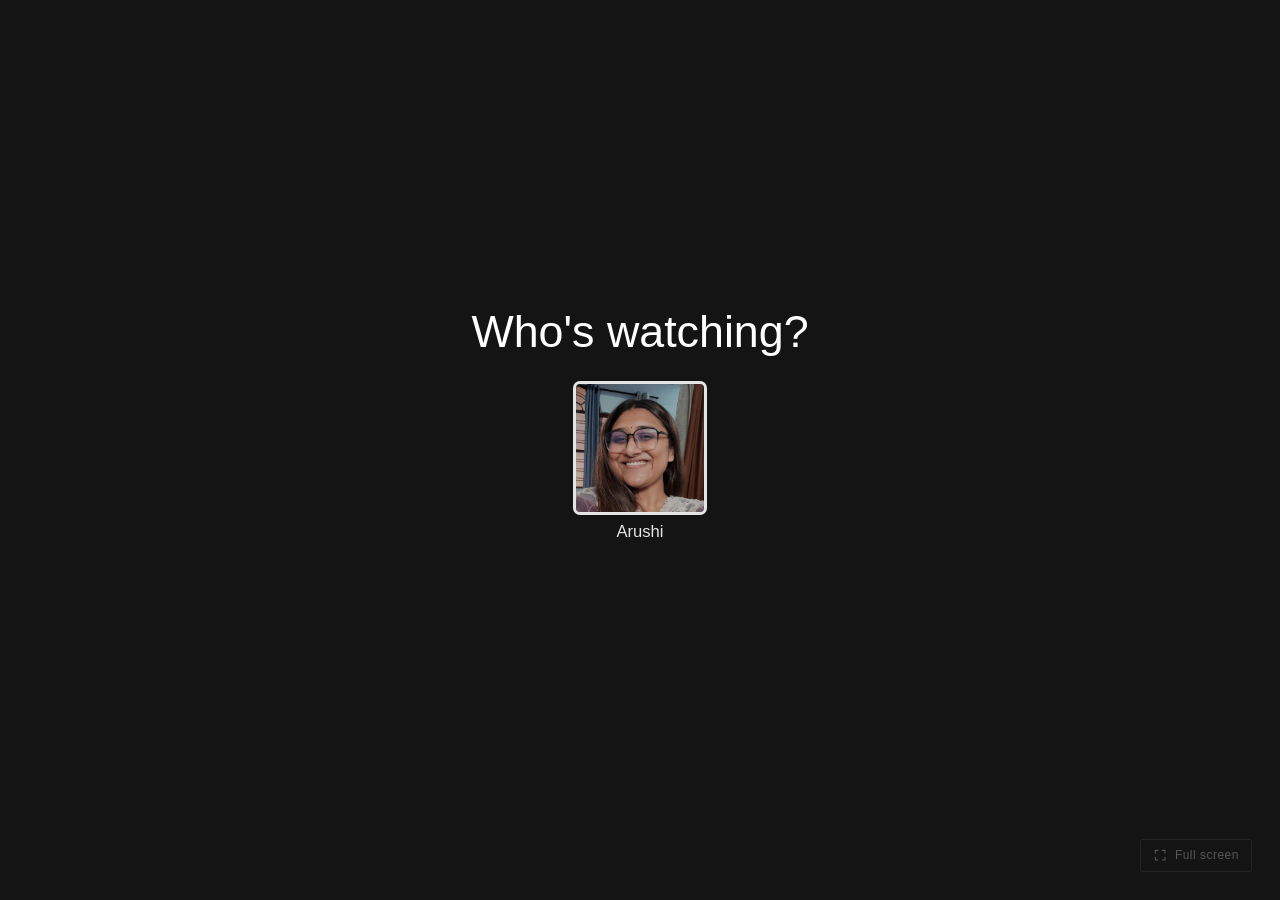
==== index.html @ 8e5f453f "Arushi birthday site Co-Authored-By: Claude Fable 5.2 <noreply@anthropic.com>" ====
<!doctype html>
<html lang="en">
<head>
<meta charset="utf-8">
<meta name="viewport" content="width=device-width, initial-scale=1, viewport-fit=cover">
<meta name="theme-color" content="#141414">
<meta name="robots" content="noindex, nofollow">
<title>Arushi — The Birthday Special</title>
<link rel="icon" href="data:image/svg+xml,%3Csvg xmlns=%27http://www.w3.org/2000/svg%27 viewBox=%270 0 32 32%27%3E%3Crect width=%2732%27 height=%2732%27 fill=%27%23000%27/%3E%3Ctext x=%2716%27 y=%2724%27 font-size=%2724%27 font-family=%27Impact%27 text-anchor=%27middle%27 fill=%27%23e50914%27%3EA%3C/text%3E%3C/svg%3E">
<link rel="preload" href="fonts/BebasNeue-Regular.ttf" as="font" type="font/ttf" crossorigin>
<link rel="stylesheet" href="styles.css">
</head>
<body>

<!-- 1 · Opening: black screen, then the AJM ident -->
<section id="boot" class="stage active" aria-label="Start"></section>
<button id="enter" type="button">
  <svg viewBox="0 0 24 24" aria-hidden="true"><path d="M4 9V4h5M15 4h5v5M20 15v5h-5M9 20H4v-5" fill="none" stroke="currentColor" stroke-width="1.8"/></svg>
  <span class="lbl-full">Full screen</span><span class="lbl-sound">Click for sound</span>
</button>
<span id="ready" aria-live="polite"></span>

<section id="ident" class="stage" aria-hidden="true">
  <video id="ident-video" src="media/intro.mp4" playsinline preload="auto"></video>
</section>

<!-- 2 · Who's watching? -->
<section id="profiles" class="stage" aria-label="Choose profile">
  <h1>Who's watching?</h1>
  <ul>
    <li>
      <button id="profile-btn" type="button">
        <span class="avatar"><img id="profile-img" alt=""></span>
        <span class="pname" id="profile-name"></span>
      </button>
    </li>
  </ul>
</section>

<!-- 3 · Browse -->
<section id="browse" class="stage" aria-label="Home">
  <header id="topbar">
    <a class="wordmark" href="#" id="home-link" aria-label="Home">NETFLIX</a>
    <nav>
      <a class="current">Home</a><a>TV Shows</a><a>Movies</a><a>New &amp; Popular</a><a>My List</a><a>Browse by Languages</a>
    </nav>
    <div class="tools">
      <svg viewBox="0 0 24 24" aria-hidden="true"><circle cx="10.5" cy="10.5" r="6.5" fill="none" stroke="#fff" stroke-width="1.8"/><path d="M15.5 15.5L21 21" stroke="#fff" stroke-width="1.8"/></svg>
      <svg viewBox="0 0 24 24" aria-hidden="true"><path d="M12 3a6 6 0 0 0-6 6v4.5L4 17h16l-2-3.500V9a6 6 0 0 0-6-6zm-2 16a2 2 0 0 0 4 0" fill="none" stroke="#fff" stroke-width="1.8"/></svg>
      <img id="mini-avatar" alt=""><span class="caret"></span>
    </div>
  </header>

  <div id="hero">
    <div class="hero-img" id="hero-img"></div>
    <div class="hero-shade"></div>
    <div class="hero-copy">
      <div class="badge"><span class="b-mark">AJM</span><span class="b-text">SPECIAL</span></div>
      <h2 id="hero-title"></h2>
      <p class="hero-sub" id="hero-sub"></p>
      <p class="hero-detail" id="hero-detail"></p>
      <p class="hero-syn" id="hero-syn"></p>
      <div class="hero-actions">
        <button id="play" class="btn btn-play" type="button"><svg viewBox="0 0 24 24" aria-hidden="true"><path d="M6 3.5v17L20.500 12z"/></svg>Play</button>
        <button id="more" class="btn btn-more" type="button"><svg viewBox="0 0 24 24" aria-hidden="true"><circle cx="12" cy="12" r="9.500" fill="none" stroke="currentColor" stroke-width="1.8"/><path d="M12 11v6M12 7.200v.1" stroke="currentColor" stroke-width="2" stroke-linecap="round"/></svg>More Info</button>
      </div>
    </div>
    <div class="maturity">24</div>
  </div>

  <main id="rows"></main>
  <footer>Made with love for Arushi · 24 on 20 November</footer>
</section>

<!-- More Info -->
<div id="info" class="overlay" role="dialog" aria-modal="true" aria-label="About this special">
  <div class="info-card">
    <button class="x" data-close type="button" aria-label="Close"><svg viewBox="0 0 24 24"><path d="M5 5l14 14M19 5L5 19" stroke="#fff" stroke-width="2"/></svg></button>
    <div class="info-top">
      <div class="info-img" id="info-img"></div>
      <div class="info-titles">
        <h3 id="info-title"></h3>
        <p id="info-sub"></p>
        <button id="info-play" class="btn btn-play" type="button"><svg viewBox="0 0 24 24" aria-hidden="true"><path d="M6 3.5v17L20.500 12z"/></svg>Play</button>
      </div>
    </div>
    <div class="info-body">
      <div>
        <p class="meta"><span class="match">100% Match</span><span id="info-year"></span><span id="info-run"></span><span class="hd">HD</span></p>
        <p class="premiere" id="info-detail"></p>
        <p id="info-syn"></p>
      </div>
      <div class="info-side">
        <p><span>Cast:</span> <b id="info-cast"></b></p>
        <p><span>Genres:</span> <b id="info-genres"></b></p>
        <p><span>This special is:</span> <b id="info-moods"></b></p>
      </div>
    </div>
  </div>
</div>

<!-- Video player -->
<div id="player" class="overlay" aria-label="Player">
  <video id="video" playsinline preload="auto"></video>
  <div class="p-ui">
    <button class="p-back" data-close type="button" aria-label="Back to home"><svg viewBox="0 0 24 24"><path d="M20 12H5M11 5l-7 7 7 7" fill="none" stroke="#fff" stroke-width="2"/></svg></button>
    <div class="p-bottom">
      <div class="p-seek" id="seek"><div class="p-buf" id="buf"></div><div class="p-fill" id="fill"></div></div>
      <div class="p-row">
        <button id="pp" type="button" aria-label="Play or pause"><svg viewBox="0 0 24 24"><path id="pp-icon" d="M6 4h4v16H6zM14 4h4v16h-4z" fill="#fff"/></svg></button>
        <button id="mute" type="button" aria-label="Mute"><svg viewBox="0 0 24 24"><path d="M4 9v6h4l5 4V5L8 9z" fill="#fff"/><path id="mute-wave" d="M16 8.500a5 5 0 0 1 0 7M18.500 6a8.500 8.500 0 0 1 0 12" fill="none" stroke="#fff" stroke-width="1.800"/></svg></button>
        <span class="p-time" id="ptime">0:00 / 0:00</span>
        <span class="p-title" id="ptitle"></span>
        <button id="fs" type="button" aria-label="Full screen"><svg viewBox="0 0 24 24"><path d="M4 9V4h5M15 4h5v5M20 15v5h-5M9 20H4v-5" fill="none" stroke="#fff" stroke-width="2"/></svg></button>
      </div>
    </div>
  </div>
</div>

<!-- Photo gallery -->
<div id="gallery" class="overlay" aria-label="Gallery">
  <img id="g-img" alt="">
  <button class="p-back" data-close type="button" aria-label="Back to home"><svg viewBox="0 0 24 24"><path d="M20 12H5M11 5l-7 7 7 7" fill="none" stroke="#fff" stroke-width="2"/></svg></button>
  <button class="g-nav g-prev" id="g-prev" type="button" aria-label="Previous photo"><svg viewBox="0 0 24 24"><path d="M15 4l-8 8 8 8" fill="none" stroke="#fff" stroke-width="2"/></svg></button>
  <button class="g-nav g-next" id="g-next" type="button" aria-label="Next photo"><svg viewBox="0 0 24 24"><path d="M9 4l8 8-8 8" fill="none" stroke="#fff" stroke-width="2"/></svg></button>
  <div class="g-cap"><span id="g-title"></span><span id="g-count"></span></div>
</div>

<script src="catalog.js"></script>
<script src="config.js"></script>
<script src="app.js"></script>
</body>
</html>
---- styles.css ----
@font-face { font-family: "Bebas Neue"; src: url("fonts/BebasNeue-Regular.ttf") format("truetype"); font-display: block; }
:root { --red: #e50914; --bg: #141414; --gutter: 4vw; --ui: "Netflix Sans", "Helvetica Neue", Helvetica, Arial, sans-serif; }
* { box-sizing: border-box; margin: 0; padding: 0; }
html, body { height: 100%; background: #000; color: #fff; font-family: var(--ui); -webkit-font-smoothing: antialiased; }
body { overflow: hidden; }
button { font: inherit; color: inherit; background: none; border: 0; cursor: pointer; }
a { color: inherit; text-decoration: none; }
.stage { position: fixed; inset: 0; display: none; }
.stage.active { display: block; }

/* ── 1 · boot + ident ─────────────────────────────── */
#boot { background: #000; }
#enter { position: fixed; z-index: 40; right: 2.2vw; bottom: 2.2vw; display: none; align-items: center; gap: .6em; font-size: max(12px, .85vw);
  letter-spacing: .04em; color: #8c8c8c; opacity: .55; padding: .7em 1em; border: 1px solid #333; border-radius: 3px; transition: opacity .2s, color .2s, border-color .2s; }
#enter svg { width: 1.2em; height: 1.2em; }
#enter:hover, #enter:focus-visible { opacity: 1; color: #fff; border-color: #777; outline: none; }
body[data-stage="profiles"] #enter, body[data-stage="ident"].needs-sound #enter { display: flex; }
.lbl-sound, body[data-stage="ident"] .lbl-full { display: none; } body[data-stage="ident"] .lbl-sound { display: inline; }
body:not([data-stage="profiles"]) #ready { display: none; }
#ready { position: fixed; z-index: 40; left: 2.2vw; bottom: 2.6vw; font-size: max(11px, .8vw); letter-spacing: .06em; color: #5a5a5a; }
#ident { background: #000; overflow: hidden; }
#ident-video { position: absolute; inset: 0; width: 100%; height: 100%; object-fit: contain; background: #000; }
@media (orientation: portrait) { #ident-video { transform: scale(1.45); } }

/* ── 2 · profiles ─────────────────────────────────── */
#profiles { background: var(--bg); }
#profiles.active { display: flex; flex-direction: column; align-items: center; justify-content: center; animation: gate-in .45s ease-out; }
@keyframes gate-in { from { opacity: 0; transform: scale(1.08); } to { opacity: 1; transform: none; } }
#profiles h1 { font-weight: 400; font-size: 3.5vw; margin-bottom: .6em; }
#profiles ul { list-style: none; display: flex; gap: 2vw; margin-bottom: 4vw; }
#profile-btn { display: flex; flex-direction: column; align-items: center; width: 10vw; min-width: 84px; max-width: 200px; }
.avatar { display: block; width: 100%; aspect-ratio: 1; border-radius: 4px; overflow: hidden; outline: .3vw solid transparent; outline-offset: 0; transition: outline-color .12s; }
.avatar img { width: 100%; height: 100%; object-fit: cover; display: block; }
.pname { margin-top: .6em; font-size: max(13px, 1.3vw); color: grey; transition: color .12s; }
#profile-btn:hover .avatar, #profile-btn:focus-visible .avatar { outline-color: #e5e5e5; }
#profile-btn:hover .pname, #profile-btn:focus-visible .pname { color: #e5e5e5; }
#profile-btn:focus { outline: none; }
#profiles.leaving { animation: gate-out .5s ease-in forwards; }
@keyframes gate-out { to { opacity: 0; transform: scale(1.12); } }

/* ── 3 · browse ───────────────────────────────────── */
#browse { background: var(--bg); overflow-x: hidden; overflow-y: auto; scrollbar-width: none; }
#browse::-webkit-scrollbar { display: none; }
#browse.active { animation: fade .6s ease-out; }
@keyframes fade { from { opacity: 0; } }
#topbar { position: fixed; top: 0; left: 0; right: 0; z-index: 20; height: max(41px, 4.4vw); padding: 0 var(--gutter); display: flex; align-items: center;
  background: linear-gradient(180deg, rgba(0, 0, 0, .7) 10%, transparent); transition: background-color .4s; }
#topbar.solid { background-color: var(--bg); }
.wordmark { font-family: "Bebas Neue", Impact, sans-serif; color: var(--red); font-size: max(22px, 2.35vw); letter-spacing: .035em; line-height: 1; margin-right: 2.6vw; transform: scaleY(1.08); padding-top: .12em; }
#topbar nav { display: flex; gap: 1.45vw; font-size: max(10px, .92vw); }
#topbar nav a { color: #e5e5e5; cursor: default; transition: color .3s; }
#topbar nav a.current { color: #fff; font-weight: 500; }
#topbar nav a:not(.current):hover { color: #b3b3b3; }
.tools { margin-left: auto; display: flex; align-items: center; gap: 1.2vw; }
.tools svg { width: max(16px, 1.5vw); height: max(16px, 1.5vw); }
.tools img { width: max(22px, 2.1vw); height: max(22px, 2.1vw); border-radius: 4px; object-fit: cover; }
.caret { border: .32vw solid transparent; border-top-color: #fff; margin: .3vw 0 0 -.6vw; }

#hero { position: relative; height: min(48vw, 78vh); min-height: 380px; }
.hero-img { position: absolute; inset: 0; background-size: cover; background-position: 70% 30%; }
.hero-shade { position: absolute; inset: 0; background:
  linear-gradient(77deg, rgba(0, 0, 0, .78) 0%, rgba(0, 0, 0, .5) 28%, transparent 62%),
  linear-gradient(180deg, transparent 56%, rgba(20, 20, 20, .62) 78%, var(--bg) 95%); }
.hero-copy { position: absolute; left: var(--gutter); bottom: 21%; width: 40vw; }
.badge { display: flex; align-items: center; gap: .55vw; margin-bottom: .2vw; }
.b-mark { font-family: "Bebas Neue", sans-serif; color: var(--red); font-size: 1.75vw; letter-spacing: .04em; }
.b-text { font-size: .95vw; letter-spacing: .42em; color: #cfcfcf; font-weight: 500; }
#hero-title { font-family: "Bebas Neue", Impact, sans-serif; font-weight: 400; font-size: 9vw; line-height: .86; letter-spacing: .012em; text-transform: uppercase; text-shadow: 0 .3vw 2vw rgba(0, 0, 0, .45); }
.hero-sub { font-family: "Bebas Neue", sans-serif; font-size: 2.1vw; letter-spacing: .14em; color: #fff; margin-top: .15vw; text-transform: uppercase; }
.hero-detail { display: inline-block; margin-top: .9vw; font-size: max(11px, 1.02vw); font-weight: 700; letter-spacing: .02em; padding-left: .7vw; border-left: .22vw solid var(--red); }
.hero-syn { margin-top: .8vw; font-size: max(12px, 1.05vw); line-height: 1.35; color: #fff; text-shadow: 0 1px 3px rgba(0, 0, 0, .5); max-width: 34vw; }
.hero-actions { display: flex; gap: .8vw; margin-top: 1.2vw; }
.btn { display: inline-flex; align-items: center; gap: .7vw; font-size: max(13px, 1.25vw); font-weight: 700; border-radius: .3vw; padding: .62vw 1.9vw .62vw 1.5vw; line-height: 1.6; transition: background-color .15s; }
.btn svg { width: 1.75vw; height: 1.75vw; min-width: 18px; min-height: 18px; }
.btn-play { background: #fff; color: #000; } .btn-play svg { fill: #000; }
.btn-play:hover { background: rgba(255, 255, 255, .75); }
.btn-more { background: rgba(109, 109, 110, .7); color: #fff; }
.btn-more:hover { background: rgba(109, 109, 110, .4); }
.btn:focus-visible { outline: .18vw solid #fff; outline-offset: .2vw; }
.maturity { position: absolute; right: 0; bottom: 30%; font-size: max(11px, 1.1vw); padding: .5vw 3.5vw .5vw .8vw; background: rgba(51, 51, 51, .6); border-left: .22vw solid #dcdcdc; }

#rows { position: relative; z-index: 5; margin-top: -6.4vw; padding-bottom: 3vw; }
.row { margin-bottom: 2.3vw; }
.row h3 { font-size: max(13px, 1.4vw); font-weight: 500; color: #e5e5e5; margin: 0 var(--gutter) .55vw; }
.row-track { display: flex; gap: .4vw; padding: 0 var(--gutter); }
.card { position: relative; flex: 0 0 calc((100vw - 2 * var(--gutter) - 2vw) / 6); aspect-ratio: 16 / 9; border-radius: .25vw; cursor: pointer; transition: transform .3s cubic-bezier(.5, 0, .1, 1) 0s, box-shadow .3s; transform-origin: center; background: #222; text-align: left; }
.card:first-child { transform-origin: left center; }
.card-art { position: absolute; inset: 0; border-radius: inherit; background-size: cover; background-position: center; overflow: hidden; }
.card-art::after { content: ""; position: absolute; inset: 0; background: linear-gradient(0deg, rgba(0, 0, 0, .82) 0%, rgba(0, 0, 0, .15) 48%, transparent 70%); }
.card-mark { position: absolute; top: .45vw; left: .55vw; z-index: 2; font-family: "Bebas Neue", sans-serif; color: var(--red); font-size: 1.15vw; line-height: 1; text-shadow: 0 1px 4px rgba(0, 0, 0, .6); }
.card-title { position: absolute; left: .7vw; right: .7vw; bottom: .5vw; z-index: 2; font-family: "Bebas Neue", sans-serif; font-size: 1.6vw; line-height: .95; letter-spacing: .03em; text-transform: uppercase; text-shadow: 0 1px 6px rgba(0, 0, 0, .7); }
.card-info { position: absolute; left: 0; right: 0; top: 100%; background: #181818; border-radius: 0 0 .25vw .25vw; padding: .65vw .8vw .75vw; opacity: 0; visibility: hidden; transition: opacity .2s; box-shadow: 0 .6vw 1.2vw rgba(0, 0, 0, .7); }
.card-info .ci-btns { display: flex; gap: .35vw; margin-bottom: .5vw; }
.ci-btn { width: 1.75vw; height: 1.75vw; min-width: 18px; min-height: 18px; border-radius: 50%; border: .1vw solid rgba(255, 255, 255, .5); display: grid; place-items: center; }
.ci-btn.play { background: #fff; border-color: #fff; }
.ci-btn svg { width: 55%; height: 55%; }
.ci-meta { font-size: max(8px, .72vw); color: #bcbcbc; display: flex; gap: .5vw; align-items: center; }
.ci-meta .match { color: #46d369; font-weight: 700; }
.ci-meta .hd { border: 1px solid rgba(255, 255, 255, .4); padding: 0 .3vw; border-radius: 2px; font-size: .85em; }
@media (hover: hover) and (pointer: fine) {
  .card:hover, .card:focus-visible { transform: scale(1.32) translateY(-12%); z-index: 15; box-shadow: 0 .4vw 1.6vw rgba(0, 0, 0, .75); transition-delay: .28s; outline: none; border-radius: .25vw .25vw 0 0; }
  .card:hover .card-info, .card:focus-visible .card-info { opacity: 1; visibility: visible; transition-delay: .3s; }
}
.card:active { opacity: .8; }
footer { text-align: center; color: #6a6a6a; font-size: max(10px, .85vw); padding: 5vw 0 2.5vw; }

/* ── overlays ─────────────────────────────────────── */
.overlay { position: fixed; inset: 0; z-index: 50; display: none; }
.overlay.open { display: block; }
#info { background: rgba(0, 0, 0, .7); overflow-y: auto; animation: fade .25s; }
.info-card { position: relative; width: min(850px, 62vw); min-width: 320px; margin: 4vh auto 6vh; background: #181818; border-radius: 6px; overflow: hidden; box-shadow: 0 3px 30px rgba(0, 0, 0, .75); animation: pop .3s cubic-bezier(.2, .8, .2, 1); }
@keyframes pop { from { transform: scale(.86); opacity: 0; } }
.x { position: absolute; top: 14px; right: 14px; z-index: 3; width: 36px; height: 36px; border-radius: 50%; background: #181818; display: grid; place-items: center; }
.x svg { width: 18px; height: 18px; }
.info-top { position: relative; aspect-ratio: 16 / 9; }
.info-img { position: absolute; inset: 0; background-size: cover; background-position: 70% 22%; }
.info-top::after { content: ""; position: absolute; inset: 0; background: linear-gradient(0deg, #181818 0%, transparent 50%), linear-gradient(77deg, rgba(0, 0, 0, .6), transparent 60%); }
.info-titles { position: absolute; left: 5.5%; bottom: 11%; z-index: 2; }
.info-titles h3 { font-family: "Bebas Neue", sans-serif; font-weight: 400; font-size: clamp(48px, 6.6vw, 104px); line-height: .86; text-transform: uppercase; }
.info-titles p { font-family: "Bebas Neue", sans-serif; letter-spacing: .14em; font-size: clamp(14px, 1.5vw, 24px); margin-bottom: 1em; text-transform: uppercase; }
.info-titles .btn { font-size: clamp(13px, 1.05vw, 17px); padding: .45em 1.6em .45em 1.2em; gap: .5em; border-radius: 4px; }
.info-titles .btn svg { width: 1.5em; height: 1.5em; }
.info-body { display: grid; grid-template-columns: 2fr 1fr; gap: 2em; padding: .5em 5.5% 2.5em; font-size: clamp(12px, 1.05vw, 16px); line-height: 1.5; }
.meta { display: flex; gap: .7em; align-items: center; color: #bcbcbc; margin-bottom: .4em; }
.match { color: #46d369; font-weight: 700; }
.hd { border: 1px solid rgba(255, 255, 255, .4); padding: 0 .4em; border-radius: 3px; font-size: .8em; }
.premiere { font-weight: 700; margin-bottom: .9em; }
.info-side p { margin-bottom: .7em; font-size: .9em; } .info-side span { color: #777; } .info-side b { font-weight: 400; }

#player, #gallery { background: #000; }
#video { width: 100%; height: 100%; object-fit: contain; background: #000; display: block; }
.p-ui { position: absolute; inset: 0; opacity: 0; transition: opacity .35s; background: linear-gradient(180deg, rgba(0, 0, 0, .55), transparent 18%, transparent 74%, rgba(0, 0, 0, .7)); }
#player.show-ui .p-ui { opacity: 1; }
#player:not(.show-ui) { cursor: none; }
.p-back { position: absolute; top: 2.2vw; left: 2.4vw; width: max(34px, 3vw); height: max(34px, 3vw); z-index: 3; opacity: .85; }
.p-back:hover { opacity: 1; transform: scale(1.12); }
.p-back svg, .g-nav svg { width: 100%; height: 100%; }
.p-bottom { position: absolute; left: 2.4vw; right: 2.4vw; bottom: 1.6vw; }
.p-seek { position: relative; height: max(4px, .32vw); background: rgba(255, 255, 255, .25); cursor: pointer; border-radius: 2px; }
.p-seek::before { content: ""; position: absolute; inset: -12px 0; }
.p-buf, .p-fill { position: absolute; left: 0; top: 0; bottom: 0; width: 0; border-radius: 2px; }
.p-buf { background: rgba(255, 255, 255, .35); } .p-fill { background: var(--red); }
.p-fill::after { content: ""; position: absolute; right: -.5vw; top: 50%; width: 1vw; height: 1vw; min-width: 12px; min-height: 12px; background: var(--red); border-radius: 50%; transform: translateY(-50%); }
.p-row { display: flex; align-items: center; gap: 1.6vw; margin-top: 1.1vw; }
.p-row button { width: max(26px, 2.3vw); height: max(26px, 2.3vw); opacity: .9; } .p-row button:hover { opacity: 1; transform: scale(1.15); }
.p-row svg { width: 100%; height: 100%; }
.p-time { font-size: max(12px, 1.05vw); font-variant-numeric: tabular-nums; color: #ddd; }
.p-title { flex: 1; text-align: center; font-size: max(13px, 1.25vw); font-weight: 500; }
#player.muted #mute-wave { display: none; }

#g-img { position: absolute; inset: 0; width: 100%; height: 100%; object-fit: contain; animation: fade .3s; }
.g-nav { position: absolute; top: 50%; width: max(40px, 4vw); height: max(40px, 4vw); margin-top: -2vw; padding: .6vw; border-radius: 50%; background: rgba(20, 20, 20, .55); opacity: .7; transition: opacity .2s, background .2s; }
.g-nav:hover { opacity: 1; background: rgba(60, 60, 60, .8); }
.g-prev { left: 2vw; } .g-next { right: 2vw; }
.g-cap { position: absolute; left: 0; right: 0; bottom: 0; padding: 3vw 2.4vw 1.4vw; display: flex; justify-content: space-between; align-items: baseline; background: linear-gradient(0deg, rgba(0, 0, 0, .7), transparent); pointer-events: none; }
#g-title { font-family: "Bebas Neue", sans-serif; font-size: max(18px, 2vw); letter-spacing: .06em; text-transform: uppercase; }
#g-count { font-size: max(12px, 1.05vw); color: #cfcfcf; font-variant-numeric: tabular-nums; }

/* ── responsive: tablets, phones, short-wide screens ── */
html { -webkit-text-size-adjust: 100%; } body { -webkit-tap-highlight-color: transparent; overscroll-behavior: none; }
#browse, #info { -webkit-overflow-scrolling: touch; }
#hero { min-height: min(380px, 100dvh); }
.row-track { scrollbar-width: none; } .row-track::-webkit-scrollbar { display: none; }
@media (min-aspect-ratio: 2/1) and (min-width: 801px) { .hero-copy { bottom: 20%; } .hero-syn { display: none; } #rows { margin-top: -8vh; } }

@media (max-width: 1100px) {            /* tablets + phones in landscape: 4 across, swipe for more */
  .row-track { overflow-x: auto; scroll-snap-type: x proximity; scroll-padding: 0 var(--gutter); gap: .8vw; }
  .card { flex-basis: calc((100vw - 2 * var(--gutter) - 2.4vw) / 4.15); scroll-snap-align: start; }
  .card-title { font-size: 2.3vw; } .card-mark { font-size: 1.6vw; } .row h3 { font-size: max(14px, 2vw); } .row { margin-bottom: 3.6vw; }
  #topbar nav { gap: 2vw; font-size: max(11px, 1.35vw); } .wordmark { font-size: max(24px, 3.2vw); }
  .info-card { width: min(850px, 88vw); }
}

@media (max-width: 1024px) and (orientation: portrait), (max-width: 560px) {     /* phones */
  :root { --gutter: 5vw; }
  #logo-wrap svg { width: 72vw; }
  #enter { right: 50%; transform: translateX(50%); bottom: 8vh; font-size: 15px; opacity: .8; padding: .9em 1.3em; }
  #profiles h1 { font-size: min(8vw, 56px); } #profile-btn { width: 34vw; max-width: 220px; } .pname { font-size: min(4.4vw, 26px); } .avatar { outline-width: 3px; }
  #topbar { height: clamp(56px, 8vw, 76px); } .wordmark { font-size: clamp(30px, 5vw, 44px); margin-right: 5vw; } #topbar nav { font-size: 14px; } #topbar nav a:not(.current) { display: none; }
  .tools { gap: 4vw; } .tools svg { width: 22px; height: 22px; } .tools img { width: 28px; height: 28px; } .caret { display: none; }
  #hero { height: 82vh; height: 82dvh; max-height: none; min-height: 460px; }
  .hero-img { background-position: var(--hero-pos-mobile, 68% 0) !important; bottom: 24%; }
  .hero-shade { background: linear-gradient(180deg, rgba(0, 0, 0, .45) 0%, transparent 16%, transparent 40%, rgba(20, 20, 20, .75) 62%, var(--bg) 76%); }
  .hero-copy { left: var(--gutter); right: var(--gutter); width: auto; bottom: 4%; text-align: center; }
  .badge { justify-content: center; gap: 2vw; } .b-mark { font-size: min(5vw, 32px); } .b-text { font-size: min(2.8vw, 17px); }
  #hero-title { font-size: min(24vw, 150px); } .hero-sub { font-size: min(6vw, 40px); margin-top: min(1vw, 6px); }
  .hero-detail { font-size: min(3.6vw, 22px); margin-top: min(3vw, 18px); padding-left: 2vw; border-left-width: 3px; } .hero-syn { display: none; }
  .hero-actions { gap: 3vw; margin-top: min(5vw, 28px); } .btn { flex: 1; justify-content: center; font-size: clamp(16px, 2.6vw, 24px); padding: clamp(10px, 1.6vw, 16px) 0; border-radius: 4px; gap: 8px; } .btn svg { width: 22px; height: 22px; }
  .maturity { display: none; }
  #rows { margin-top: 5vw; } .row { margin-bottom: 7vw; } .row h3 { font-size: 4.6vw; margin-bottom: 2.2vw; }
  .row-track { gap: 2vw; } .card { flex-basis: 44vw; border-radius: 4px; } .card-title { font-size: 5vw; left: 2.4vw; bottom: 1.8vw; } .card-mark { font-size: 3.4vw; top: 1.6vw; left: 2vw; }
  footer { font-size: 12px; padding: 10vw 0 8vw; }
  .info-card { width: 94vw; min-width: 0; margin: 3vh auto; } .info-body { grid-template-columns: 1fr; gap: .5em; font-size: 14px; padding-bottom: 2em; }
  .info-titles h3 { font-size: 15vw; } .info-titles p { font-size: 4vw; margin-bottom: .7em; } .info-titles .btn { flex: none; font-size: 15px; padding: 8px 22px 8px 16px; }
  .p-back { top: 14px; left: 14px; width: 38px; height: 38px; } .p-bottom { left: 14px; right: 14px; bottom: max(14px, env(safe-area-inset-bottom)); }
  .p-row { gap: 18px; margin-top: 12px; } .p-row button { width: 30px; height: 30px; } .p-title { font-size: 0; } .p-time { font-size: 13px; } .p-seek { height: 5px; }
  .g-nav { width: 44px; height: 44px; margin-top: -22px; padding: 10px; } .g-prev { left: 8px; } .g-next { right: 8px; }
  .g-cap { padding: 12vw 14px max(14px, env(safe-area-inset-bottom)); } #g-title { font-size: 22px; } #g-count { font-size: 13px; }
}
@media (prefers-reduced-motion: reduce) { .card { transition: none; } }
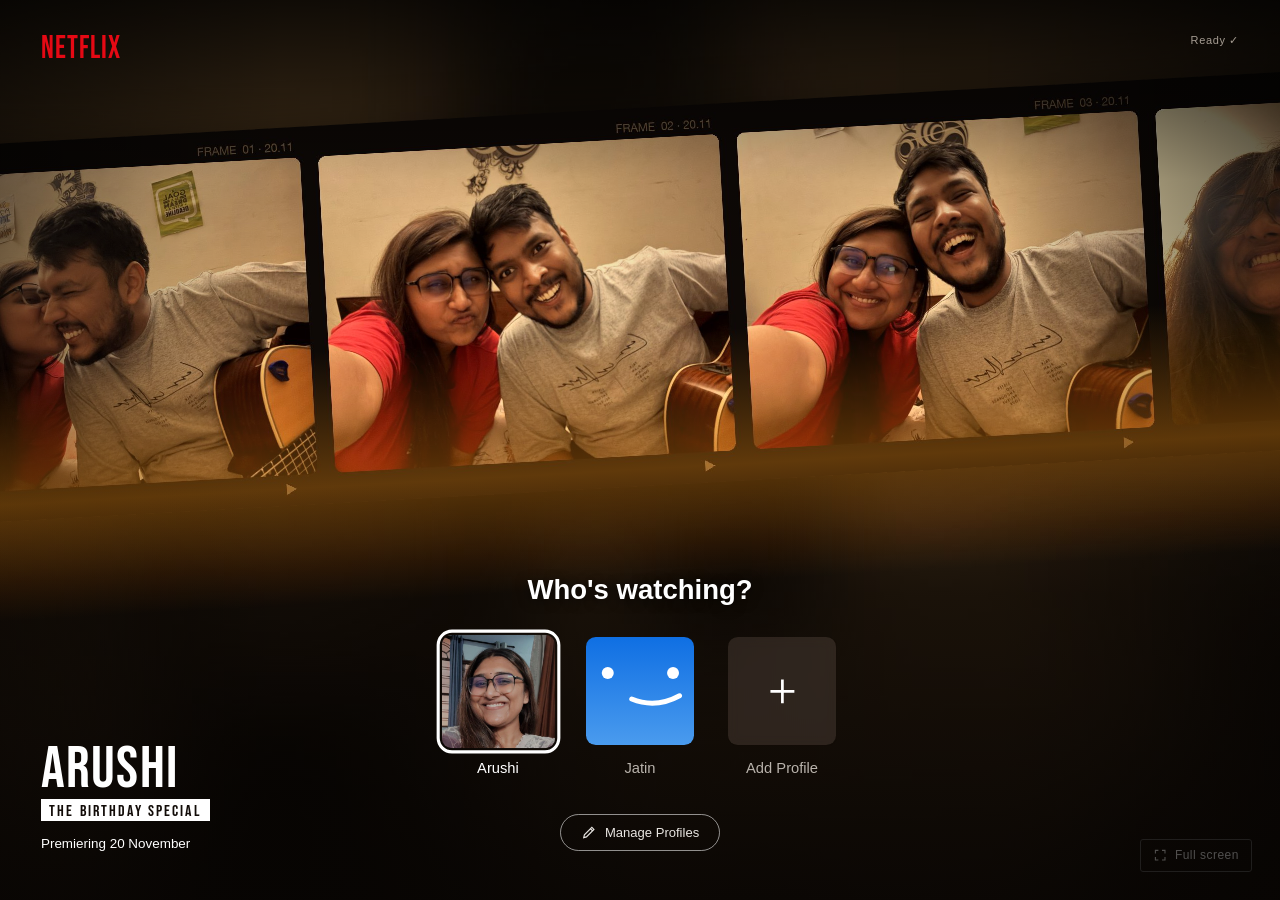
==== commit e24cbbef: "Netflix-style profile screen, Top 10 row, varied rows Co-Authored-By: Claude Fable 5.2 <noreply@anth" ====
--- a/index.html
+++ b/index.html
@@ -26,15 +26,37 @@
 
 <!-- 2 · Who's watching? -->
 <section id="profiles" class="stage" aria-label="Choose profile">
-  <h1>Who's watching?</h1>
-  <ul>
-    <li>
-      <button id="profile-btn" type="button">
-        <span class="avatar"><img id="profile-img" alt=""></span>
-        <span class="pname" id="profile-name"></span>
-      </button>
-    </li>
-  </ul>
+  <div class="pf-strip" aria-hidden="true"></div>
+  <div class="pf-shade" aria-hidden="true"></div>
+  <span class="wordmark pf-logo">NETFLIX</span>
+  <div class="pf-main">
+    <h1>Who's watching?</h1>
+    <ul>
+      <li>
+        <button id="profile-btn" class="pf-tile" type="button">
+          <span class="avatar"><img id="profile-img" alt=""></span>
+          <span class="pname" id="profile-name"></span>
+        </button>
+      </li>
+      <li>
+        <button class="pf-tile pf-locked" type="button">
+          <span class="avatar smiley"><svg viewBox="0 0 100 100" aria-hidden="true"><circle cx="20" cy="33" r="5.500" fill="#fff"/><circle cx="80" cy="33" r="5.500" fill="#fff"/><path d="M42 57q22 9 44-3" fill="none" stroke="#fff" stroke-width="4.500" stroke-linecap="round"/></svg></span>
+          <span class="pname" id="profile-name-2"></span>
+        </button>
+      </li>
+      <li>
+        <button class="pf-tile pf-locked" type="button">
+          <span class="avatar add"><svg viewBox="0 0 100 100" aria-hidden="true"><path d="M50 39v22M39 50h22" stroke="#fff" stroke-width="2.500"/></svg></span>
+          <span class="pname">Add Profile</span>
+        </button>
+      </li>
+    </ul>
+    <span class="pf-manage"><svg viewBox="0 0 24 24" aria-hidden="true"><path d="M4 20l1-4L16 5l3 3L8 19zM14 7l3 3" fill="none" stroke="currentColor" stroke-width="1.700"/></svg>Manage Profiles</span>
+  </div>
+  <div class="pf-title" aria-hidden="true">
+    <b id="pf-title"></b><i id="pf-sub"></i><span id="pf-detail"></span>
+  </div>
+  <div class="pf-toast" id="pf-toast" role="status"></div>
 </section>
 
 <!-- 3 · Browse -->
--- a/styles.css
+++ b/styles.css
@@ -17,26 +17,50 @@
 body[data-stage="profiles"] #enter, body[data-stage="ident"].needs-sound #enter { display: flex; }
 .lbl-sound, body[data-stage="ident"] .lbl-full { display: none; } body[data-stage="ident"] .lbl-sound { display: inline; }
 body:not([data-stage="profiles"]) #ready { display: none; }
-#ready { position: fixed; z-index: 40; left: 2.2vw; bottom: 2.6vw; font-size: max(11px, .8vw); letter-spacing: .06em; color: #5a5a5a; }
+#ready { position: fixed; z-index: 40; right: 3.2vw; top: 3.800vh; font-size: max(11px, .8vw); letter-spacing: .06em; color: #a59c92; }
 #ident { background: #000; overflow: hidden; }
 #ident-video { position: absolute; inset: 0; width: 100%; height: 100%; object-fit: contain; background: #000; }
 @media (orientation: portrait) { #ident-video { transform: scale(1.45); } }
 
-/* ── 2 · profiles ─────────────────────────────────── */
-#profiles { background: var(--bg); }
-#profiles.active { display: flex; flex-direction: column; align-items: center; justify-content: center; animation: gate-in .45s ease-out; }
-@keyframes gate-in { from { opacity: 0; transform: scale(1.08); } to { opacity: 1; transform: none; } }
-#profiles h1 { font-weight: 400; font-size: 3.5vw; margin-bottom: .6em; }
-#profiles ul { list-style: none; display: flex; gap: 2vw; margin-bottom: 4vw; }
-#profile-btn { display: flex; flex-direction: column; align-items: center; width: 10vw; min-width: 84px; max-width: 200px; }
-.avatar { display: block; width: 100%; aspect-ratio: 1; border-radius: 4px; overflow: hidden; outline: .3vw solid transparent; outline-offset: 0; transition: outline-color .12s; }
-.avatar img { width: 100%; height: 100%; object-fit: cover; display: block; }
-.pname { margin-top: .6em; font-size: max(13px, 1.3vw); color: grey; transition: color .12s; }
-#profile-btn:hover .avatar, #profile-btn:focus-visible .avatar { outline-color: #e5e5e5; }
-#profile-btn:hover .pname, #profile-btn:focus-visible .pname { color: #e5e5e5; }
-#profile-btn:focus { outline: none; }
+/* ── 2 · profiles (current Netflix look: artwork behind, tiles low, title bottom-left) ── */
+#profiles { background: #0d0805 url("media/profile-bg.jpg") center / cover; overflow: hidden; --sh: 42vh; }
+#profiles.active { animation: gate-in .7s ease-out; }
+@keyframes gate-in { from { opacity: 0; } to { opacity: 1; } }
+.pf-strip { position: absolute; left: -8vw; right: -8vw; top: 12vh; height: var(--sh); transform: rotate(-3.2deg); background: url("media/profile-strip.jpg") 0 0 / auto 100% repeat-x;
+  box-shadow: 0 2vh 6vh rgba(0, 0, 0, .7); animation: pf-drift 90s linear infinite; will-change: background-position; }
+@keyframes pf-drift { to { background-position: calc(var(--sh) * -6.6536) 0; } }
+.pf-shade { position: absolute; inset: 0; pointer-events: none; background:
+  linear-gradient(180deg, rgba(0, 0, 0, .78) 0%, rgba(0, 0, 0, .15) 20%, transparent 34%),
+  linear-gradient(176.800deg, transparent 38%, rgba(255, 150, 20, .34) 52%, rgba(255, 120, 0, .1) 60%, transparent 64%),
+  linear-gradient(180deg, transparent 52%, rgba(10, 6, 3, .55) 66%, rgba(8, 5, 3, .9) 100%),
+  linear-gradient(90deg, rgba(0, 0, 0, .5), transparent 22%, transparent 78%, rgba(0, 0, 0, .5)); }
+.pf-logo { position: absolute; left: 3.2vw; top: 3.2vh; margin: 0; }
+.pf-main { position: absolute; left: 0; right: 0; bottom: 5.5vh; display: flex; flex-direction: column; align-items: center; }
+#profiles h1 { font-weight: 700; font-size: max(22px, 2.15vw); margin-bottom: 1.1em; text-shadow: 0 2px 12px rgba(0, 0, 0, .6); }
+#profiles ul { list-style: none; display: flex; gap: 2.6vw; }
+.pf-tile { display: flex; flex-direction: column; align-items: center; width: 8.500vw; min-width: 84px; max-width: 190px; }
+.avatar { display: block; width: 100%; aspect-ratio: 1; border-radius: 9%; overflow: hidden; outline: .26vw solid transparent; outline-offset: .22vw; transition: outline-color .12s, transform .18s; }
+.avatar img, .avatar svg { width: 100%; height: 100%; object-fit: cover; display: block; }
+.avatar.smiley { background: linear-gradient(180deg, #0f6fe3, #4a9bee); }
+.avatar.add { background: rgba(120, 100, 90, .28); backdrop-filter: blur(6px); }
+.pname { margin-top: 1em; font-size: max(13px, 1.15vw); font-weight: 500; color: #b9b3ac; transition: color .12s; white-space: nowrap; }
+.pf-tile:hover .avatar, .pf-tile:focus-visible .avatar { outline-color: #fff; }
+#profile-btn:hover .avatar, #profile-btn:focus-visible .avatar { transform: scale(1.04); }
+.pf-tile:hover .pname, .pf-tile:focus-visible .pname { color: #fff; }
+.pf-tile:focus { outline: none; }
+.pf-tile.shake { animation: pf-shake .4s; }
+@keyframes pf-shake { 20%, 60% { transform: translateX(-.5vw); } 40%, 80% { transform: translateX(.5vw); } }
+.pf-manage { display: inline-flex; align-items: center; gap: .6em; margin-top: 4.200vh; font-size: max(12px, 1.02vw); font-weight: 500; padding: .7em 1.5em; border: 1px solid rgba(255, 255, 255, .55); border-radius: 99px; color: #e9e6e2; }
+.pf-manage svg { width: 1.25em; height: 1.25em; }
+.pf-title { position: absolute; left: 3.2vw; bottom: 5.5vh; display: flex; flex-direction: column; align-items: flex-start; max-width: 22vw; }
+.pf-title b { font-family: "Bebas Neue", Impact, sans-serif; font-weight: 400; font-size: 4.600vw; line-height: .84; letter-spacing: .02em; text-transform: uppercase; }
+.pf-title i { font-family: "Bebas Neue", sans-serif; font-style: normal; font-size: 1.280vw; letter-spacing: .13em; text-transform: uppercase; background: #fff; color: #120c08; padding: .12em .5em .02em; margin-top: .35vw; }
+.pf-title span { margin-top: 1.1vw; font-size: max(11px, 1.05vw); font-weight: 500; }
+.pf-toast { position: absolute; left: 50%; top: 5vh; transform: translate(-50%, -1vh); background: rgba(20, 14, 10, .92); border: 1px solid rgba(255, 255, 255, .18); padding: .8em 1.4em; border-radius: 6px; font-size: max(13px, 1.05vw); opacity: 0; transition: opacity .25s, transform .25s; pointer-events: none; white-space: nowrap; }
+.pf-toast.on { opacity: 1; transform: translate(-50%, 0); }
 #profiles.leaving { animation: gate-out .5s ease-in forwards; }
-@keyframes gate-out { to { opacity: 0; transform: scale(1.12); } }
+@keyframes gate-out { to { opacity: 0; transform: scale(1.06); } }
+@media (max-height: 560px) and (orientation: landscape) { #profiles { --sh: 40vh; } .pf-strip { top: 9vh; } .pf-manage { display: none; } .pf-main { bottom: 4vh; } #profiles h1 { margin-bottom: .6em; } .pf-tile { width: 7vw; min-width: 64px; } }
 
 /* ── 3 · browse ───────────────────────────────────── */
 #browse { background: var(--bg); overflow-x: hidden; overflow-y: auto; scrollbar-width: none; }
@@ -102,6 +126,28 @@
   .card:hover .card-info, .card:focus-visible .card-info { opacity: 1; visibility: visible; transition-delay: .3s; }
 }
 .card:active { opacity: .8; }
+/* tall-poster row + small red badges */
+.row.tall .card { aspect-ratio: 2 / 3; } .row.tall .card-title { font-size: 1.9vw; bottom: .9vw; }
+.card-badge { position: absolute; left: 50%; bottom: 0; transform: translateX(-50%); z-index: 3; background: var(--red); font-size: max(8px, .72vw); font-weight: 700; padding: .2em .7em; border-radius: .2vw .2vw 0 0; white-space: nowrap; }
+.card:has(.card-badge) .card-title { bottom: 1.7vw; }
+/* Top 10 row */
+.row-wrap { position: relative; }
+.top10 .row-track { overflow-x: auto; gap: 0; scroll-snap-type: x proximity; scroll-padding: 0 var(--gutter); }
+.card.t10 { flex: 0 0 calc((100vw - 2 * var(--gutter)) / 5); aspect-ratio: auto; height: calc((100vw - 2 * var(--gutter)) / 5 * .75); background: none; border-radius: 0; scroll-snap-align: start; transform: none !important; box-shadow: none !important; }
+.t10-num { position: absolute; left: 0; bottom: 0; height: 100%; width: 56%; overflow: visible; }
+.t10-num text { font: 900 196px "Arial Black", "Helvetica Neue", Arial, sans-serif; fill: #141414; stroke: #7a7a7a; stroke-width: 4.500; paint-order: stroke; }
+.t10-poster { position: absolute; right: 2%; top: 0; bottom: 0; width: 49%; border-radius: .5vw; overflow: hidden; background: #222; transition: transform .25s, box-shadow .25s; }
+.t10-poster .card-art { border-radius: 0; }
+.t10-title { position: absolute; left: .5vw; right: .5vw; bottom: 1.9vw; z-index: 2; text-align: center; font-family: "Bebas Neue", sans-serif; font-size: 1.500vw; line-height: .95; letter-spacing: .03em; text-transform: uppercase; text-shadow: 0 1px 6px rgba(0, 0, 0, .8); }
+.t10-poster:not(:has(.t10-badge)) .t10-title { bottom: .8vw; }
+.t10-badge { position: absolute; left: 50%; bottom: 0; transform: translateX(-50%); z-index: 3; background: var(--red); font-size: max(8px, .78vw); font-weight: 700; padding: .22em .7em; border-radius: .2vw .2vw 0 0; white-space: nowrap; }
+.card.t10:hover .t10-poster, .card.t10:focus-visible .t10-poster { transform: scale(1.05); box-shadow: 0 .4vw 1.6vw rgba(0, 0, 0, .75); }
+.card.t10:focus-visible { outline: none; } .card.t10:focus-visible .t10-poster { outline: .18vw solid #fff; }
+.row-nav { position: absolute; top: 0; bottom: 0; width: var(--gutter); z-index: 6; display: grid; place-items: center; background: rgba(20, 20, 20, .55); opacity: 0; transition: opacity .2s; }
+.row-nav svg { width: 60%; max-width: 34px; } .row-prev { left: 0; } .row-next { right: 0; border-radius: .4vw 0 0 .4vw; opacity: .85; }
+.row-wrap:hover .row-nav { opacity: 1; } .row-nav:hover { background: rgba(20, 20, 20, .8); }
+@media (hover: none) { .row-nav { display: none; } }
+
 footer { text-align: center; color: #6a6a6a; font-size: max(10px, .85vw); padding: 5vw 0 2.5vw; }
 
 /* ── overlays ─────────────────────────────────────── */
@@ -169,13 +215,19 @@
   .card-title { font-size: 2.3vw; } .card-mark { font-size: 1.6vw; } .row h3 { font-size: max(14px, 2vw); } .row { margin-bottom: 3.6vw; }
   #topbar nav { gap: 2vw; font-size: max(11px, 1.35vw); } .wordmark { font-size: max(24px, 3.2vw); }
   .info-card { width: min(850px, 88vw); }
+  .row.tall .card-title { font-size: 2.6vw; } .card-badge { font-size: max(9px, 1.1vw); } .card:has(.card-badge) .card-title { bottom: 2.4vw; }
+  .card.t10 { flex-basis: calc((100vw - 2 * var(--gutter)) / 3.3); height: calc((100vw - 2 * var(--gutter)) / 3.3 * .75); } .t10-title { font-size: 2.2vw; bottom: 2.8vw; } .t10-badge { font-size: max(9px, 1.15vw); }
 }
 
 @media (max-width: 1024px) and (orientation: portrait), (max-width: 560px) {     /* phones */
   :root { --gutter: 5vw; }
   #logo-wrap svg { width: 72vw; }
   #enter { right: 50%; transform: translateX(50%); bottom: 8vh; font-size: 15px; opacity: .8; padding: .9em 1.3em; }
-  #profiles h1 { font-size: min(8vw, 56px); } #profile-btn { width: 34vw; max-width: 220px; } .pname { font-size: min(4.4vw, 26px); } .avatar { outline-width: 3px; }
+  #profiles { --sh: 30vh; } .pf-strip { top: 13vh; } .pf-logo { left: 5vw; top: 2.5vh; } .pf-title { display: none; } .pf-main { bottom: 15vh; }
+  #profiles h1 { font-size: min(6.4vw, 44px); } #profiles ul { gap: 5vw; } .pf-tile { width: 24vw; max-width: 190px; min-width: 0; } .pname { font-size: min(3.6vw, 22px); } .avatar { outline-width: 3px; outline-offset: 3px; }
+  .pf-manage { font-size: min(3.4vw, 20px); margin-top: 5vh; } .pf-toast { white-space: normal; width: 86vw; text-align: center; font-size: 14px; top: 8vh; } #ready { right: 5vw; top: 3.2vh; }
+  .row.tall .card-title { font-size: 5.4vw; bottom: 3vw; } .card-badge { font-size: 2.6vw; } .card:has(.card-badge) .card-title { bottom: 5.5vw; }
+  .card.t10 { flex-basis: 58vw; height: 43.500vw; border-radius: 0; } .t10-title { font-size: 4.4vw; bottom: 6vw; left: 1.5vw; right: 1.5vw; } .t10-poster:not(:has(.t10-badge)) .t10-title { bottom: 2.4vw; } .t10-badge { font-size: 2.7vw; } .t10-poster { border-radius: 6px; }
   #topbar { height: clamp(56px, 8vw, 76px); } .wordmark { font-size: clamp(30px, 5vw, 44px); margin-right: 5vw; } #topbar nav { font-size: 14px; } #topbar nav a:not(.current) { display: none; }
   .tools { gap: 4vw; } .tools svg { width: 22px; height: 22px; } .tools img { width: 28px; height: 28px; } .caret { display: none; }
   #hero { height: 82vh; height: 82dvh; max-height: none; min-height: 460px; }
